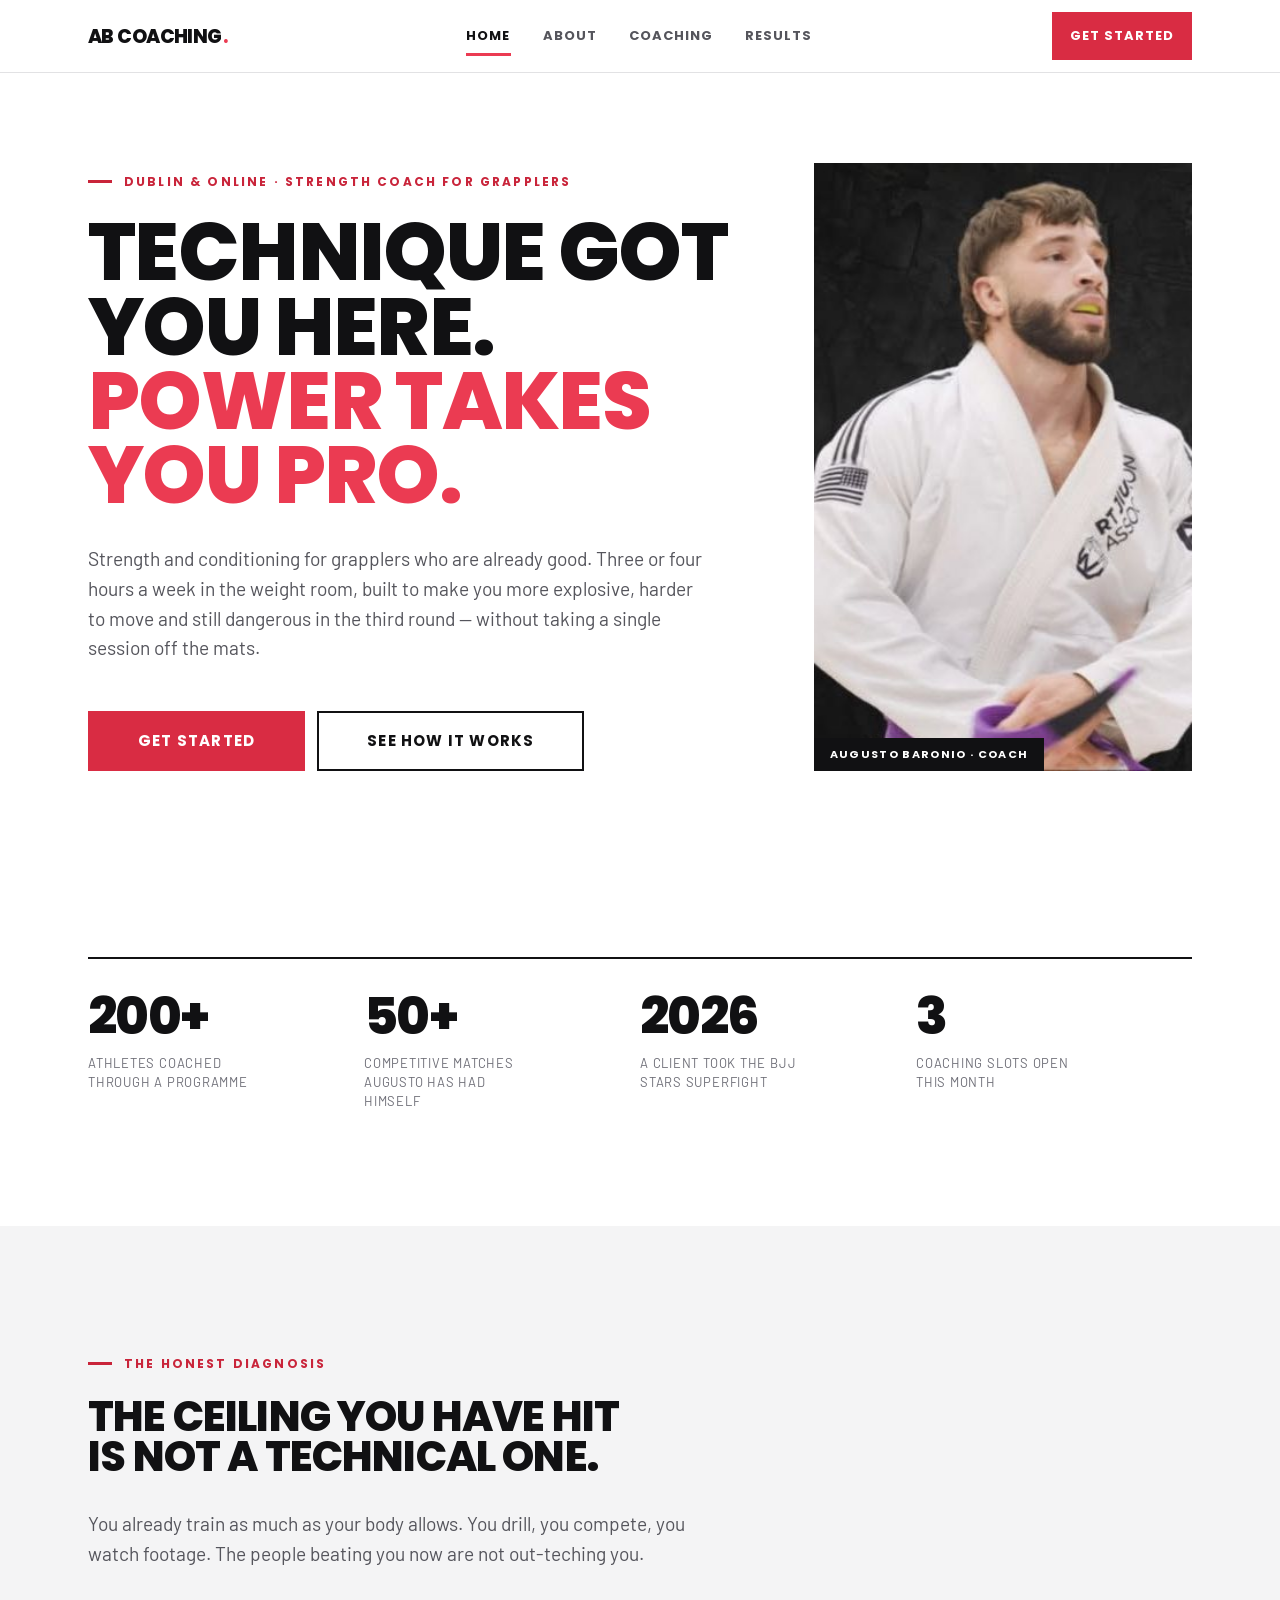
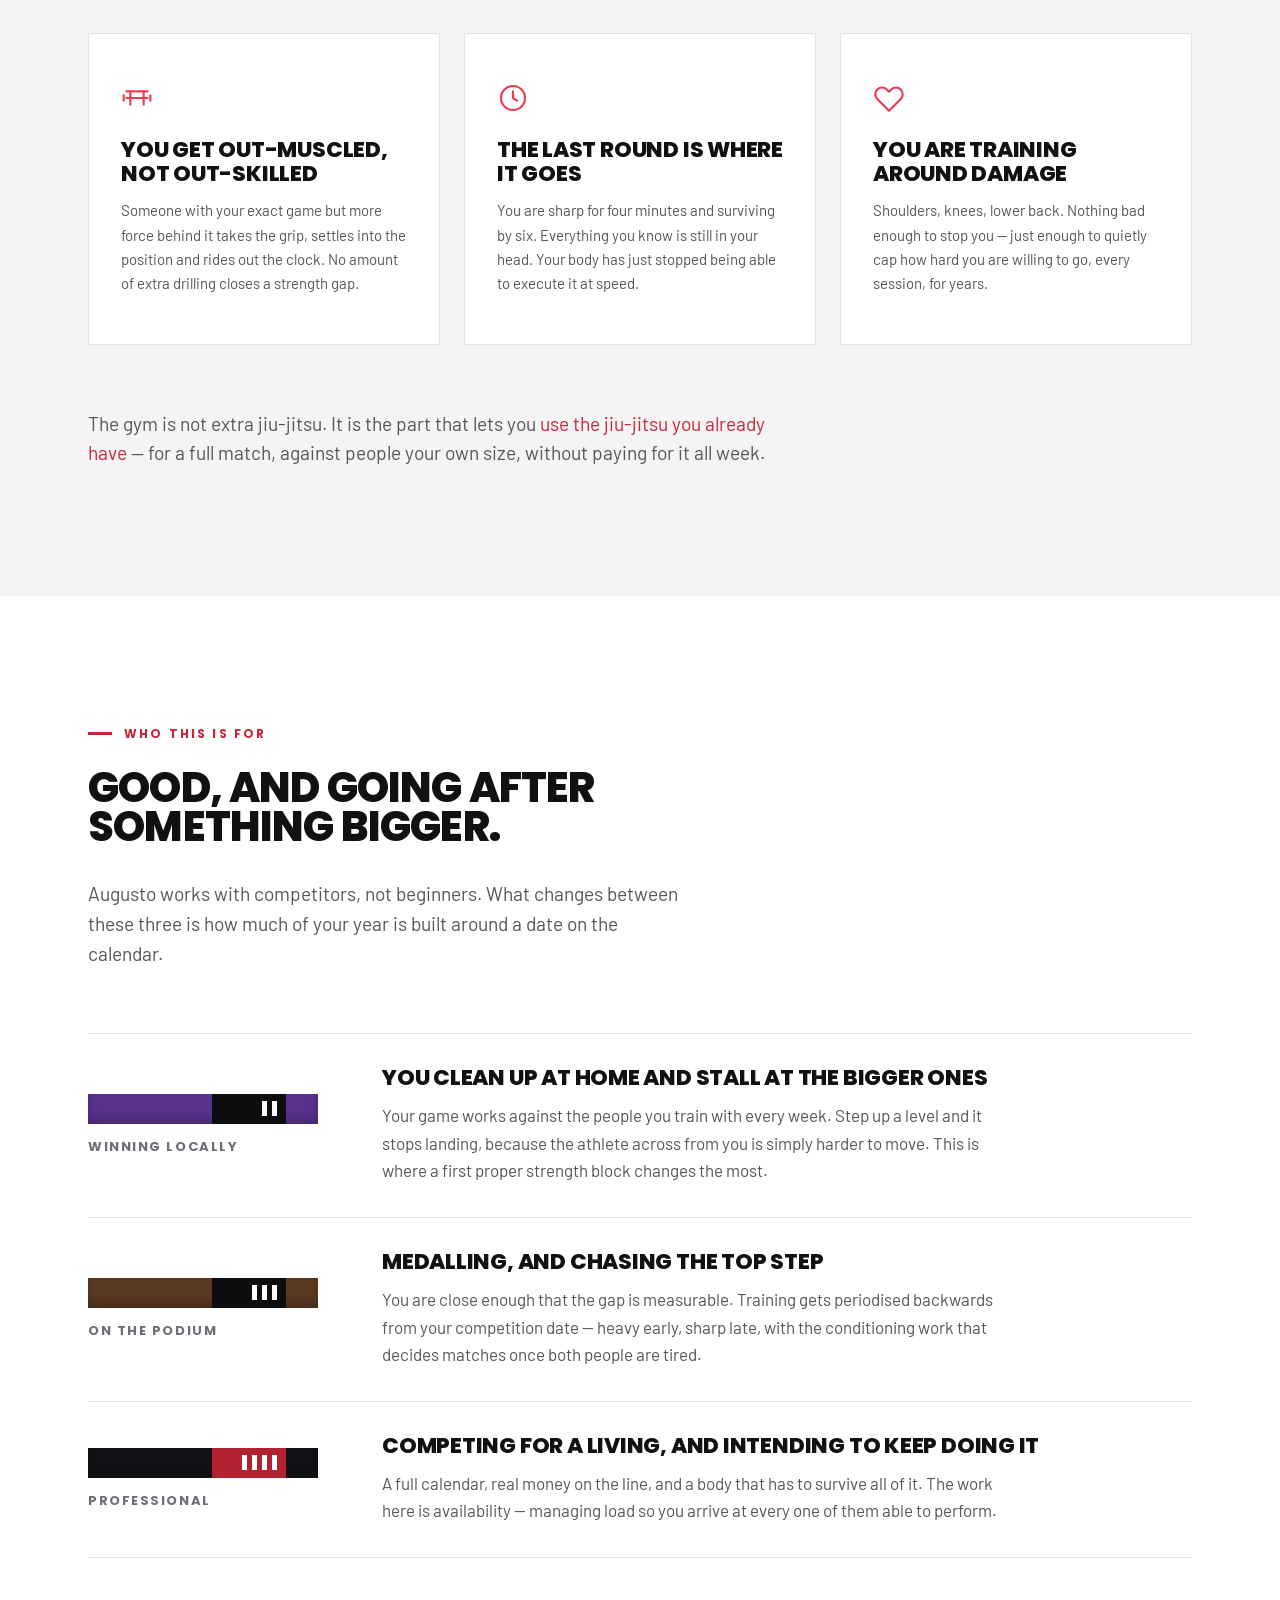
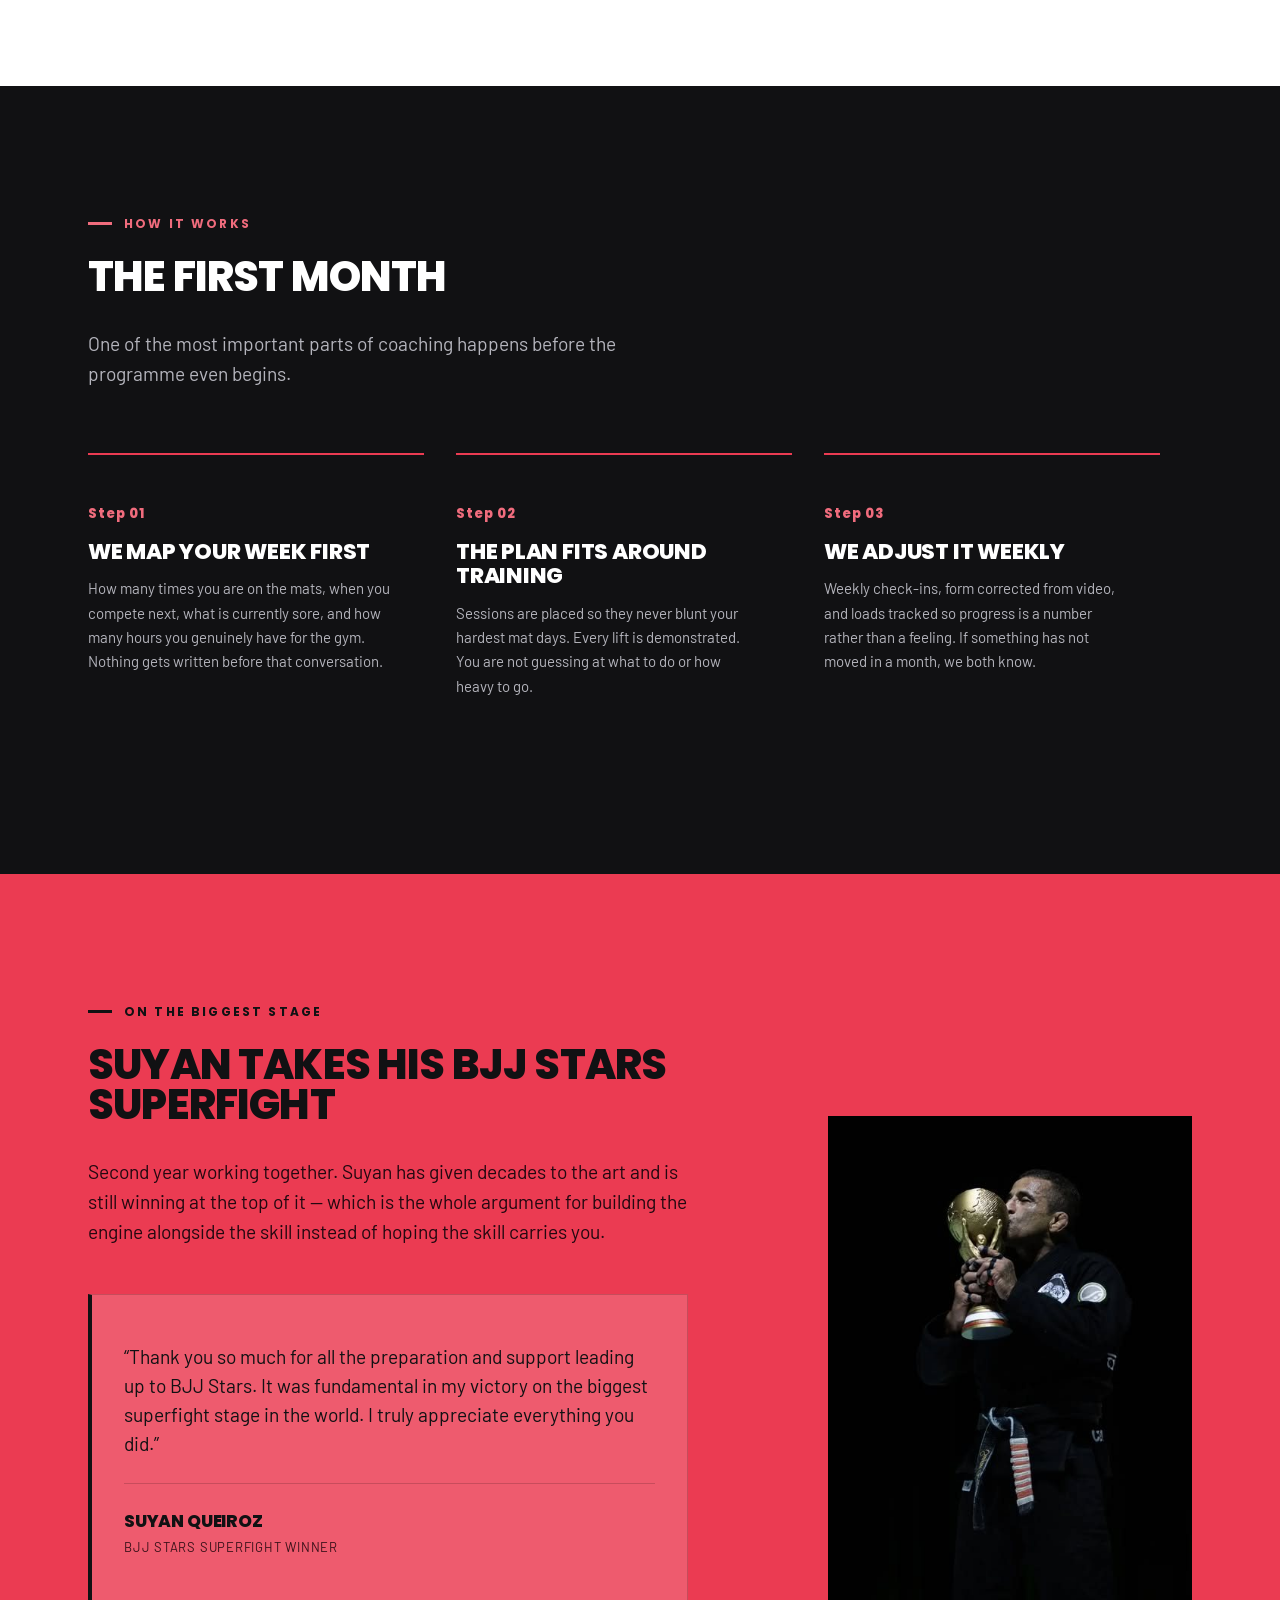
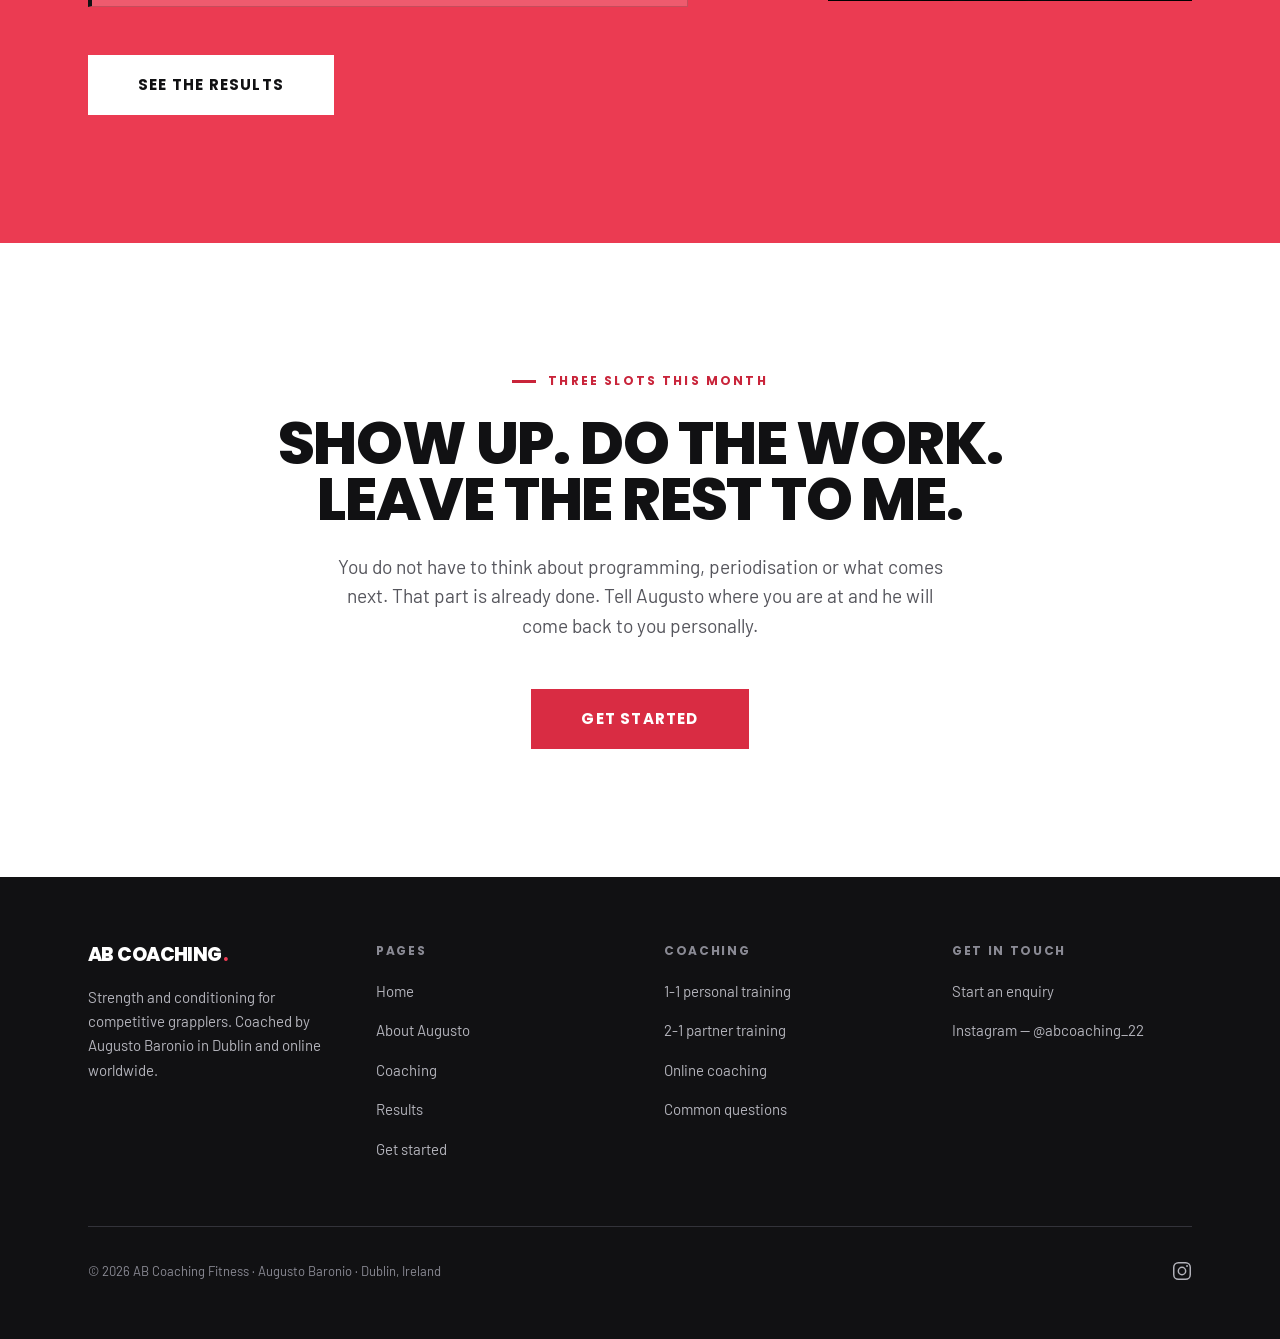
==== index.html @ 7182f5ac "Initial commit: AB Coaching Fitness site Static five-page marketing site for a Dublin strength and c" ====
<!DOCTYPE html>
<html lang="en">
<head>
<meta charset="utf-8">
<meta name="viewport" content="width=device-width, initial-scale=1">
<title>AB Coaching Fitness — Strength &amp; conditioning for competitive grapplers</title>
<meta name="description" content="Strength coaching for grapplers who are already good. Built to make you more explosive, more powerful and harder to move, without stealing time from the mats.">
<script>document.documentElement.classList.add('js');</script>
<link rel="preconnect" href="https://fonts.googleapis.com">
<link rel="preconnect" href="https://fonts.gstatic.com" crossorigin>
<link href="https://fonts.googleapis.com/css2?family=Poppins:wght@700;800&amp;family=Barlow:wght@400;500;600;700&amp;display=swap" rel="stylesheet">
<link rel="stylesheet" href="/styles.css">
<!-- Icons -->
<link rel="icon" type="image/png" sizes="32x32" href="/favicon-32.png">
<link rel="icon" type="image/png" sizes="16x16" href="/favicon-16.png">
<link rel="apple-touch-icon" href="/apple-touch-icon.png">
<meta name="theme-color" content="#EB3B52">
<!-- Social sharing. Run set-domain.py once a real domain exists:
     it adds canonical + og:url and absolutises og:image. -->
<meta property="og:type" content="website">
<meta property="og:site_name" content="AB Coaching Fitness">
<meta property="og:title" content="AB Coaching Fitness — Technique got you here. Power takes you pro.">
<meta property="og:description" content="Strength and conditioning for grapplers who are already good and want to compete at the top.">
<meta property="og:image" content="/images/social-card.jpg">
<meta property="og:image:width" content="1200">
<meta property="og:image:height" content="630">
<meta property="og:image:alt" content="Augusto Baronio in a gi beside the words Technique got you here. Power takes you pro.">
<meta name="twitter:card" content="summary_large_image">
<!-- Local business data for Google. "url" and "image" are added by
     set-domain.py once a real domain exists. TODO: add "telephone" and a
     real "address" once Augusto is happy to publish them — both materially
     improve how he ranks in local Dublin searches. -->
<script type="application/ld+json">
{
  "@context": "https://schema.org",
  "@type": "HealthAndBeautyBusiness",
  "additionalType": "https://schema.org/SportsActivityLocation",
  "name": "AB Coaching Fitness",
  "description": "Strength and conditioning coaching for competitive grapplers. 1-1 personal training in Dublin and online coaching worldwide.",
  "founder": { "@type": "Person", "name": "Augusto Baronio", "jobTitle": "Strength & conditioning coach" },
  "areaServed": [
    { "@type": "City", "name": "Dublin" },
    { "@type": "Country", "name": "Ireland" }
  ],
  "knowsAbout": ["Brazilian jiu-jitsu", "Strength and conditioning", "Grappling", "Athletic performance", "Injury prevention"],
  "sameAs": ["https://www.instagram.com/abcoaching_22/"],
  "makesOffer": [
    { "@type": "Offer", "itemOffered": { "@type": "Service", "name": "1-1 personal training", "areaServed": "Dublin" } },
    { "@type": "Offer", "itemOffered": { "@type": "Service", "name": "2-1 partner training", "areaServed": "Dublin" } },
    { "@type": "Offer", "itemOffered": { "@type": "Service", "name": "1-1 online coaching" } }
  ]
}
</script>
</head>
<body>

<a class="skip" href="#main">Skip to content</a>

<header class="nav">
  <div class="wrap">
    <div class="nav__bar">
      <a class="brand" href="/">AB Coaching<span class="brand__dot">.</span></a>
      <nav class="nav__links" aria-label="Main">
        <a class="nav__link" href="/" aria-current="page">Home</a>
        <a class="nav__link" href="/about">About</a>
        <a class="nav__link" href="/coaching">Coaching</a>
        <a class="nav__link" href="/results">Results</a>
      </nav>
      <a class="btn btn--red btn--nav" href="/get-started">Get started</a>
    </div>
    <nav class="nav__row" aria-label="Main, compact">
      <a class="nav__link" href="/" aria-current="page">Home</a>
      <a class="nav__link" href="/about">About</a>
      <a class="nav__link" href="/coaching">Coaching</a>
      <a class="nav__link" href="/results">Results</a>
    </nav>
  </div>
</header>

<main id="main">

  <!-- HERO -->
  <section class="hero">
    <div class="wrap">
      <div class="hero__grid">
        <div>
          <p class="eyebrow">Dublin &amp; online &middot; Strength coach for grapplers</p>
          <h1 class="display">
            Technique got<br>you here.
            <span class="hero__accent">Power takes you pro.</span>
          </h1>
          <p class="lead hero__lead">
            Strength and conditioning for grapplers who are already good. Three or
            four hours a week in the weight room, built to make you more explosive,
            harder to move and still dangerous in the third round — without taking a
            single session off the mats.
          </p>
          <div class="btn-row" style="margin-top: var(--s7);">
            <a class="btn btn--red btn--lg" href="/get-started">Get started</a>
            <a class="btn btn--line btn--lg" href="/coaching">See how it works</a>
          </div>
        </div>
        <div class="hero__photo">
          <img src="/images/augusto-gi.jpg" width="328" height="528" fetchpriority="high"
               alt="Augusto Baronio in a white gi and purple belt, tying his belt before rolling.">
          <span class="hero__tag">Augusto Baronio &middot; Coach</span>
        </div>
      </div>
    </div>
  </section>

  <!-- STATS -->
  <section class="section section--tight section--paper">
    <div class="wrap">
      <div class="stats r">
        <div class="stat">
          <span class="stat__n">200+</span>
          <span class="stat__l">Athletes coached through a programme</span>
        </div>
        <div class="stat">
          <span class="stat__n">50+</span>
          <span class="stat__l">Competitive matches Augusto has had himself</span>
        </div>
        <div class="stat">
          <span class="stat__n">2026</span>
          <span class="stat__l">A client took the BJJ Stars superfight</span>
        </div>
        <div class="stat">
          <span class="stat__n">3</span>
          <span class="stat__l">Coaching slots open this month</span>
        </div>
      </div>
    </div>
  </section>

  <!-- THE PROBLEM -->
  <section class="section section--sink">
    <div class="wrap">
      <div class="r" style="max-width: 64ch;">
        <p class="eyebrow">The honest diagnosis</p>
        <h2 class="h2">The ceiling you have hit<br>is not a technical one.</h2>
        <p class="lead" style="margin-top: var(--s6);">
          You already train as much as your body allows. You drill, you compete, you
          watch footage. The people beating you now are not out-teching you.
        </p>
      </div>

      <div class="grid" style="margin-top: var(--s8);">
        <article class="card r">
          <div class="card__icon" aria-hidden="true">
            <svg viewBox="0 0 24 24" fill="none" stroke="currentColor" stroke-width="1.6" stroke-linecap="round" stroke-linejoin="round">
              <path d="M4 7h16"></path><path d="M7 7v10"></path><path d="M17 7v10"></path>
              <path d="M4 12h16"></path><path d="M2 10v4"></path><path d="M22 10v4"></path>
            </svg>
          </div>
          <h3 class="h3">You get out-muscled, not out-skilled</h3>
          <p>
            Someone with your exact game but more force behind it takes the grip,
            settles into the position and rides out the clock. No amount of extra
            drilling closes a strength gap.
          </p>
        </article>

        <article class="card r">
          <div class="card__icon" aria-hidden="true">
            <svg viewBox="0 0 24 24" fill="none" stroke="currentColor" stroke-width="1.6" stroke-linecap="round" stroke-linejoin="round">
              <circle cx="12" cy="12" r="9"></circle><path d="M12 7v5l3 2"></path>
            </svg>
          </div>
          <h3 class="h3">The last round is where it goes</h3>
          <p>
            You are sharp for four minutes and surviving by six. Everything you know
            is still in your head. Your body has just stopped being able to execute
            it at speed.
          </p>
        </article>

        <article class="card r">
          <div class="card__icon" aria-hidden="true">
            <svg viewBox="0 0 24 24" fill="none" stroke="currentColor" stroke-width="1.6" stroke-linecap="round" stroke-linejoin="round">
              <path d="M20.8 5.6a5 5 0 0 0-7.1 0L12 7.3l-1.7-1.7a5 5 0 1 0-7.1 7.1L12 21.5l8.8-8.8a5 5 0 0 0 0-7.1z"></path>
            </svg>
          </div>
          <h3 class="h3">You are training around damage</h3>
          <p>
            Shoulders, knees, lower back. Nothing bad enough to stop you — just
            enough to quietly cap how hard you are willing to go, every session,
            for years.
          </p>
        </article>
      </div>

      <p class="lead r" style="margin-top: var(--s8); max-width: 62ch;">
        The gym is not extra jiu-jitsu. It is the part that lets you
        <span class="red">use the jiu-jitsu you already have</span> — for a full
        match, against people your own size, without paying for it all week.
      </p>
    </div>
  </section>

  <!-- BELT LADDER — signature -->
  <section class="section section--paper">
    <div class="wrap">
      <div class="r" style="max-width: 60ch;">
        <p class="eyebrow">Who this is for</p>
        <h2 class="h2">Good, and going after<br>something bigger.</h2>
        <p class="lead" style="margin-top: var(--s6);">
          Augusto works with competitors, not beginners. What changes between these
          three is how much of your year is built around a date on the calendar.
        </p>
      </div>

      <div class="ladder" style="margin-top: var(--s8);">

        <div class="rank r">
          <div>
            <div class="belt belt--purple">
              <span class="belt__sleeve">
                <i class="belt__deg"></i><i class="belt__deg"></i>
              </span>
            </div>
            <span class="rank__label">Winning locally</span>
          </div>
          <div class="rank__body">
            <h3 class="h3">You clean up at home and stall at the bigger ones</h3>
            <p>
              Your game works against the people you train with every week. Step up a
              level and it stops landing, because the athlete across from you is
              simply harder to move. This is where a first proper strength block
              changes the most.
            </p>
          </div>
        </div>

        <div class="rank r">
          <div>
            <div class="belt belt--brown">
              <span class="belt__sleeve">
                <i class="belt__deg"></i><i class="belt__deg"></i><i class="belt__deg"></i>
              </span>
            </div>
            <span class="rank__label">On the podium</span>
          </div>
          <div class="rank__body">
            <h3 class="h3">Medalling, and chasing the top step</h3>
            <p>
              You are close enough that the gap is measurable. Training gets
              periodised backwards from your competition date — heavy early, sharp
              late, with the conditioning work that decides matches once both people
              are tired.
            </p>
          </div>
        </div>

        <div class="rank r">
          <div>
            <div class="belt belt--black">
              <span class="belt__sleeve">
                <i class="belt__deg"></i><i class="belt__deg"></i><i class="belt__deg"></i><i class="belt__deg"></i>
              </span>
            </div>
            <span class="rank__label">Professional</span>
          </div>
          <div class="rank__body">
            <h3 class="h3">Competing for a living, and intending to keep doing it</h3>
            <p>
              A full calendar, real money on the line, and a body that has to survive
              all of it. The work here is availability — managing load so you arrive
              at every one of them able to perform.
            </p>
          </div>
        </div>

      </div>
    </div>
  </section>

  <!-- HOW IT WORKS -->
  <section class="section section--ink">
    <div class="wrap">
      <div class="r" style="max-width: 58ch;">
        <p class="eyebrow">How it works</p>
        <h2 class="h2">The first month</h2>
        <p class="lead" style="margin-top: var(--s6);">
          One of the most important parts of coaching happens before the programme
          even begins.
        </p>
      </div>
      <div class="steps r" style="margin-top: var(--s8);">
        <div class="step">
          <span class="step__n">Step 01</span>
          <h3 class="h3">We map your week first</h3>
          <p>
            How many times you are on the mats, when you compete next, what is
            currently sore, and how many hours you genuinely have for the gym.
            Nothing gets written before that conversation.
          </p>
        </div>
        <div class="step">
          <span class="step__n">Step 02</span>
          <h3 class="h3">The plan fits around training</h3>
          <p>
            Sessions are placed so they never blunt your hardest mat days. Every lift
            is demonstrated. You are not guessing at what to do or how heavy to go.
          </p>
        </div>
        <div class="step">
          <span class="step__n">Step 03</span>
          <h3 class="h3">We adjust it weekly</h3>
          <p>
            Weekly check-ins, form corrected from video, and loads tracked so
            progress is a number rather than a feeling. If something has not moved
            in a month, we both know.
          </p>
        </div>
      </div>
    </div>
  </section>

  <!-- PROOF — red band -->
  <section class="section section--red">
    <div class="wrap">
      <div class="split split--wide-text">
        <div class="r">
          <p class="eyebrow">On the biggest stage</p>
          <h2 class="h2">Suyan takes his BJJ Stars superfight</h2>
          <p class="lead" style="margin-top: var(--s6);">
            Second year working together. Suyan has given decades to the art and is
            still winning at the top of it — which is the whole argument for building
            the engine alongside the skill instead of hoping the skill carries you.
          </p>
          <div class="quote" style="margin-top: var(--s7); max-width: 60ch;">
            <p class="quote__text">
              &ldquo;Thank you so much for all the preparation and support leading up to
              BJJ Stars. It was fundamental in my victory on the biggest superfight
              stage in the world. I truly appreciate everything you did.&rdquo;
            </p>
            <div class="quote__by">
              <span class="quote__name">Suyan Queiroz</span>
              <span class="quote__role">BJJ Stars superfight winner</span>
            </div>
          </div>
          <div class="btn-row" style="margin-top: var(--s7);">
            <a class="btn btn--onink btn--lg" href="/results">See the results</a>
          </div>
        </div>
        <div class="split__media r">
          <img src="/images/suyan-trophy.jpg" width="480" height="640" loading="lazy"
               alt="Suyan Queiroz in a black gi and black belt, kissing the championship trophy under stage lights.">
        </div>
      </div>
    </div>
  </section>

  <!-- CTA -->
  <section class="section section--paper">
    <div class="wrap cta-band">
      <div class="r">
        <p class="eyebrow">Three slots this month</p>
        <h2 class="h1">Show up. Do the work.<br>Leave the rest to me.</h2>
        <p class="lead">
          You do not have to think about programming, periodisation or what comes
          next. That part is already done. Tell Augusto where you are at and he will
          come back to you personally.
        </p>
        <div class="btn-row">
          <a class="btn btn--red btn--lg" href="/get-started">Get started</a>
        </div>
      </div>
    </div>
  </section>

</main>

<footer class="foot">
  <div class="wrap">
    <div class="foot__grid">
      <div>
        <a class="brand" href="/">AB Coaching<span class="brand__dot">.</span></a>
        <p class="body-muted" style="margin-top: var(--s4); font-size: var(--f-sm); max-width: 34ch;">
          Strength and conditioning for competitive grapplers. Coached by Augusto
          Baronio in Dublin and online worldwide.
        </p>
      </div>
      <div>
        <p class="foot__h">Pages</p>
        <ul class="foot__list">
          <li><a href="/">Home</a></li>
          <li><a href="/about">About Augusto</a></li>
          <li><a href="/coaching">Coaching</a></li>
          <li><a href="/results">Results</a></li>
          <li><a href="/get-started">Get started</a></li>
        </ul>
      </div>
      <div>
        <p class="foot__h">Coaching</p>
        <ul class="foot__list">
          <li><a href="/coaching#pt">1-1 personal training</a></li>
          <li><a href="/coaching#partner">2-1 partner training</a></li>
          <li><a href="/coaching#online">Online coaching</a></li>
          <li><a href="/coaching#faq">Common questions</a></li>
        </ul>
      </div>
      <div>
        <p class="foot__h">Get in touch</p>
        <ul class="foot__list">
          <li><a href="/get-started">Start an enquiry</a></li>
          <li><a href="https://www.instagram.com/abcoaching_22/" rel="noopener">Instagram &mdash; @abcoaching_22</a></li>
        </ul>
      </div>
    </div>
    <div class="foot__base">
      <span>&copy; 2026 AB Coaching Fitness &middot; Augusto Baronio &middot; Dublin, Ireland</span>
      <span class="social">
        <a href="https://www.instagram.com/abcoaching_22/" rel="noopener" aria-label="AB Coaching Fitness on Instagram">
          <svg viewBox="0 0 24 24" fill="none" stroke="currentColor" stroke-width="1.6" stroke-linecap="round" stroke-linejoin="round">
            <rect x="3" y="3" width="18" height="18" rx="5"></rect>
            <circle cx="12" cy="12" r="4"></circle>
            <circle cx="17.5" cy="6.5" r="1" fill="currentColor" stroke="none"></circle>
          </svg>
        </a>
      </span>
    </div>
  </div>
</footer>

<script src="/app.js" defer></script>
</body>
</html>
---- styles.css ----
/* ============================================================
   AB COACHING FITNESS — Augusto Baronio
   Strength & conditioning for competitive grapplers.
   ------------------------------------------------------------
   All colour, type and spacing live here as tokens.
   Change a value once and it updates across all five pages.
   ============================================================ */

/* ---- 1. TOKENS ------------------------------------------- */

:root {
  /* White is the room. Black is the platform. Crimson is the only
     thing that ever asks you to act. Nothing else gets to be loud. */
  --paper:      #FFFFFF;
  --paper-2:    #F4F4F5;
  --paper-3:    #EBEBEC;
  --rule:       #E2E2E4;
  --rule-firm:  #C9C9CD;

  --ink:        #111113;
  --ink-2:      #1C1C1F;
  --ink-3:      #26262A;
  --ink-rule:   #33333A;

  --red:        #EB3B52;   /* brand crimson — fills, rules, large type */
  --red-btn:    #D92C43;   /* carries small WHITE text at AA (4.78:1) */
  --red-deep:   #C9243A;   /* red as TEXT on white/paper */
  --red-soft:   #F06C7D;   /* red as TEXT on ink */

  --text:       #111113;
  --text-2:     #55555C;
  --text-3:     #6E6E77;
  --on-ink:     #FFFFFF;
  --on-ink-2:   #B4B4BC;
  --on-ink-3:   #8A8A94;

  /* Belt ranks — used by the belt ladder */
  --belt-purple: #5B3391;
  --belt-brown:  #5C3A22;
  --belt-black:  #131317;
  --belt-sleeve: #0D0D10;
  --belt-red:    #B3202F;
  --belt-stripe: #FFFFFF;

  /* Type scale — big jumps at the top, tight steps at the bottom.
     Sized for Poppins, which sets much wider than a condensed face. */
  --f-display: clamp(2.6rem, 6.3vw, 5.25rem);
  --f-h1:      clamp(2.1rem, 4.8vw, 3.75rem);
  --f-h2:      clamp(1.7rem, 3.5vw, 2.6rem);
  --f-h3:      clamp(1.1875rem, 1.7vw, 1.375rem);
  --f-lead:    clamp(1.0625rem, 1.5vw, 1.25rem);
  --f-body:    1.0625rem;
  --f-sm:      0.9375rem;
  --f-xs:      0.8125rem;
  --f-eyebrow: 0.75rem;

  /* Spacing — 4px base */
  --s1: 4px;   --s2: 8px;   --s3: 12px;  --s4: 16px;
  --s5: 24px;  --s6: 32px;  --s7: 48px;  --s8: 64px;
  --s9: 96px;  --s10: 128px;

  --pad-section: clamp(76px, 10vw, 144px);
  --gutter:      clamp(20px, 5vw, 48px);
  --measure:     1200px;

  --ease: cubic-bezier(0.22, 1, 0.36, 1);
  --radius: 0px;           /* sharp corners throughout — no soft edges */
}

/* ---- 2. RESET -------------------------------------------- */

*, *::before, *::after { box-sizing: border-box; }

html {
  -webkit-text-size-adjust: 100%;
  scroll-behavior: smooth;
  scroll-padding-top: 120px;
}

body {
  margin: 0;
  background: var(--paper);
  color: var(--text);
  font-family: "Barlow", system-ui, -apple-system, "Segoe UI", sans-serif;
  font-size: var(--f-body);
  line-height: 1.62;
  -webkit-font-smoothing: antialiased;
  text-rendering: optimizeLegibility;
}

img { max-width: 100%; height: auto; display: block; }
a { color: inherit; }
button, input, select, textarea { font: inherit; color: inherit; }

/* Poppins ExtraBold, uppercase, set tight. The whole personality of
   the page is in how hard this type is packed. */
h1, h2, h3, h4 {
  font-family: "Poppins", system-ui, sans-serif;
  font-weight: 800;
  text-transform: uppercase;
  line-height: 0.98;
  letter-spacing: -0.02em;
  margin: 0;
}

p { margin: 0; }
ul { margin: 0; padding: 0; list-style: none; }

:focus-visible {
  outline: 2px solid var(--red);
  outline-offset: 3px;
}

.skip {
  position: absolute; left: var(--s4); top: -100px;
  background: var(--red-btn); color: #fff;
  padding: var(--s3) var(--s5); z-index: 200;
  font-weight: 700; text-decoration: none;
  transition: top 180ms var(--ease);
}
.skip:focus { top: var(--s4); }

/* ---- 3. LAYOUT PRIMITIVES -------------------------------- */

.wrap {
  width: 100%;
  max-width: var(--measure);
  margin-inline: auto;
  padding-inline: var(--gutter);
}

.section { padding-block: var(--pad-section); }
.section--paper { background: var(--paper); }
.section--sink  { background: var(--paper-2); }
.section--ink   { background: var(--ink); color: var(--on-ink); }
.section--red   { background: var(--red); color: var(--ink); }

/* Modifiers only ever change background/colour. Padding overrides
   are namespaced so a later modifier cannot cancel them. */
.section.section--tight { padding-block: clamp(52px, 6.5vw, 88px); }

.stack > * + * { margin-top: var(--s5); }

/* ---- 4. TYPE COMPONENTS ---------------------------------- */

.eyebrow {
  display: flex;
  align-items: center;
  gap: var(--s3);
  font-family: "Poppins", system-ui, sans-serif;
  font-size: var(--f-eyebrow);
  font-weight: 700;
  letter-spacing: 0.18em;
  text-transform: uppercase;
  color: var(--red-deep);
  margin: 0 0 var(--s5);
}
.eyebrow::before {
  content: "";
  width: 24px; height: 3px;
  background: currentColor;
  flex: none;
}
.section--ink .eyebrow { color: var(--red-soft); }
.section--red .eyebrow { color: var(--ink); }

.display { font-size: var(--f-display); line-height: 0.92; }
.h1 { font-size: var(--f-h1); line-height: 0.94; }
.h2 { font-size: var(--f-h2); line-height: 0.96; }
.h3 { font-size: var(--f-h3); line-height: 1.12; letter-spacing: -0.01em; }

.lead {
  font-size: var(--f-lead);
  line-height: 1.55;
  color: var(--text-2);
  max-width: 56ch;
}
.section--ink .lead { color: var(--on-ink-2); }
.section--red .lead { color: #230810; }

.body-muted { color: var(--text-2); }
.section--ink .body-muted { color: var(--on-ink-2); }
.section--red .body-muted { color: #230810; }

.red { color: var(--red-deep); }
.section--ink .red { color: var(--red-soft); }

/* ---- 5. NAV ---------------------------------------------- */

.nav {
  position: sticky;
  top: 0;
  z-index: 100;
  background: rgba(255, 255, 255, 0.97);
  border-bottom: 1px solid var(--rule);
}

.nav__bar {
  display: flex;
  align-items: center;
  justify-content: space-between;
  gap: var(--s4);
  height: 72px;
}

.brand {
  display: inline-flex;
  align-items: baseline;
  gap: 1px;
  text-decoration: none;
  flex: none;
  font-family: "Poppins", system-ui, sans-serif;
  font-weight: 800;
  text-transform: uppercase;
  font-size: 1.1875rem;
  letter-spacing: -0.03em;
  line-height: 1;
  color: var(--ink);
}
.brand__dot { color: var(--red); }

.nav__links { display: flex; gap: var(--s6); align-items: center; }
.nav__link {
  text-decoration: none;
  font-family: "Poppins", system-ui, sans-serif;
  font-size: var(--f-xs);
  font-weight: 700;
  letter-spacing: 0.08em;
  text-transform: uppercase;
  color: var(--text-2);
  padding-block: var(--s2);
  position: relative;
  transition: color 200ms var(--ease);
}
.nav__link:hover { color: var(--ink); }
.nav__link[aria-current="page"] { color: var(--ink); }
.nav__link[aria-current="page"]::after {
  content: "";
  position: absolute;
  left: 0; right: 0; bottom: -1px;
  height: 3px;
  background: var(--red);
}

/* On mobile the links drop to their own row. No JS, no hamburger. */
.nav__row {
  display: none;
  gap: var(--s6);
  justify-content: center;
  align-items: center;
  height: 42px;
  border-top: 1px solid var(--rule);
}

@media (max-width: 760px) {
  .nav__bar { height: 64px; }
  .nav__links { display: none; }
  .nav__row { display: flex; height: 46px; }
  html { scroll-padding-top: 126px; }

  /* Touch targets get a real 44px minimum on small screens. */
  .brand { min-height: 44px; align-items: center; }
  .nav__row .nav__link {
    display: inline-flex; align-items: center;
    min-height: 44px; padding-block: 0;
  }
  .btn--nav { min-height: 44px; }
}

/* ---- 6. BUTTONS ------------------------------------------ */

.btn {
  display: inline-flex;
  align-items: center;
  justify-content: center;
  gap: var(--s2);
  padding: var(--s3) var(--s5);
  font-family: "Poppins", system-ui, sans-serif;
  font-size: var(--f-xs);
  font-weight: 700;
  letter-spacing: 0.08em;
  text-transform: uppercase;
  text-decoration: none;
  border: 2px solid transparent;
  cursor: pointer;
  white-space: nowrap;
  transition: transform 200ms var(--ease),
              background-color 200ms var(--ease),
              border-color 200ms var(--ease),
              color 200ms var(--ease);
}
.btn:hover { transform: translateY(-2px); }
.btn:active { transform: translateY(0); }

.btn--red { background: var(--red-btn); color: #fff; }
.btn--red:hover { background: #B81729; }

.btn--ink { background: var(--ink); color: #fff; }
.btn--ink:hover { background: #000; }

.btn--line { border-color: var(--ink); color: var(--ink); }
.btn--line:hover { background: var(--ink); color: #fff; }

.btn--onink { background: #fff; color: var(--ink); }
.btn--onink:hover { background: var(--red); color: #fff; }

.btn--lg { padding: var(--s4) var(--s7); font-size: var(--f-sm); }
.btn--nav { padding: 11px var(--s4); }
@media (max-width: 400px) {
  .btn--nav { padding: 10px var(--s3); font-size: 0.6875rem; letter-spacing: 0.05em; }
}

/* Safety net: a long label must never push the page sideways. Below
   the tablet breakpoint buttons may wrap and shrink to fit. */
@media (max-width: 760px) {
  .btn { white-space: normal; text-align: center; max-width: 100%; }
  .btn--lg { padding: var(--s4) var(--s5); }
}

.btn-row { display: flex; flex-wrap: wrap; gap: var(--s3); }

/* ---- 7. HERO --------------------------------------------- */

.hero {
  background: var(--paper);
  padding-block: clamp(48px, 7vw, 96px) clamp(56px, 8vw, 104px);
}
.hero__grid { display: grid; gap: clamp(36px, 5vw, 64px); align-items: end; }
@media (min-width: 920px) {
  .hero__grid { grid-template-columns: 1.4fr 0.8fr; }
}
.hero__lead { margin-top: var(--s6); }

/* The headline's second line carries the promise, so it carries the
   colour. Nothing else in the hero competes with it. */
.hero__accent { color: var(--red); display: block; }

.hero__photo { position: relative; overflow: hidden; background: var(--paper-2); }
.hero__photo img { width: 100%; }
.hero__tag {
  position: absolute;
  left: 0; bottom: 0;
  background: var(--ink);
  color: #fff;
  font-family: "Poppins", system-ui, sans-serif;
  font-size: 0.6875rem;
  font-weight: 700;
  letter-spacing: 0.12em;
  text-transform: uppercase;
  padding: var(--s2) var(--s4);
}

/* ---- 8. STATS -------------------------------------------- */

.stats {
  display: grid;
  gap: 0;
  border-top: 2px solid var(--ink);
  grid-template-columns: repeat(auto-fit, minmax(min(190px, 100%), 1fr));
}
/* No dividers between the figures — the spacing separates them. */
.stat { padding: var(--s6) var(--s6) var(--s6) 0; }
.stat__n {
  font-family: "Poppins", system-ui, sans-serif;
  font-weight: 800;
  font-size: clamp(2.4rem, 4vw, 3.4rem);
  line-height: 1;
  letter-spacing: -0.03em;
  color: var(--ink);
}
.stat__l {
  display: block;
  margin-top: var(--s3);
  font-size: var(--f-xs);
  letter-spacing: 0.06em;
  text-transform: uppercase;
  color: var(--text-3);
  line-height: 1.45;
  max-width: 24ch;
}
.section--ink .stats { border-top-color: var(--red); }
.section--ink .stat__n { color: #fff; }
.section--ink .stat__l { color: var(--on-ink-3); }

/* ---- 9. CARDS -------------------------------------------- */

.grid { display: grid; gap: var(--s5); grid-template-columns: repeat(auto-fit, minmax(min(280px, 100%), 1fr)); }
.grid--2 { grid-template-columns: repeat(auto-fit, minmax(min(340px, 100%), 1fr)); }

.card {
  background: var(--paper);
  border: 1px solid var(--rule);
  padding: var(--s7) var(--s6);
  transition: transform 240ms var(--ease),
              border-color 240ms var(--ease),
              box-shadow 240ms var(--ease);
}
.card:hover {
  transform: translateY(-4px);
  border-color: var(--ink);
  box-shadow: 8px 8px 0 var(--paper-3);
}
.card__icon { width: 32px; height: 32px; color: var(--red); margin-bottom: var(--s5); }
.card__icon svg { width: 100%; height: 100%; display: block; }
.card .h3 { margin-bottom: var(--s3); }
.card p { color: var(--text-2); font-size: var(--f-sm); }

.section--sink .card { background: var(--paper); }
.section--ink .card {
  background: var(--ink-2);
  border-color: var(--ink-rule);
}
.section--ink .card:hover { border-color: var(--red); box-shadow: 8px 8px 0 var(--ink-3); }
.section--ink .card p { color: var(--on-ink-2); }
.section--ink .card__icon { color: var(--red-soft); }

/* ---- 10. BELT LADDER (signature) ------------------------- */
/* Real BJJ belts drawn in CSS. Purple and brown carry a black
   sleeve; the black belt carries a red one, as they actually do. */

.ladder { display: grid; }

.rank {
  display: grid;
  gap: var(--s4);
  align-items: center;
  padding-block: var(--s6);
  border-top: 1px solid var(--rule);
}
.rank:last-child { border-bottom: 1px solid var(--rule); }
@media (min-width: 820px) {
  .rank { grid-template-columns: 230px 1fr; gap: var(--s8); }
}

.belt {
  position: relative;
  height: 30px;
  width: 100%;
  box-shadow: inset 0 -6px 12px rgba(0, 0, 0, 0.24);
}
.belt--purple { background: var(--belt-purple); }
.belt--brown  { background: var(--belt-brown); }
.belt--black  { background: var(--belt-black); }

.belt__sleeve {
  position: absolute;
  top: 0; bottom: 0;
  right: 14%;
  width: 74px;
  background: var(--belt-sleeve);
  display: flex;
  align-items: center;
  justify-content: flex-end;
  gap: 5px;
  padding-right: 9px;
}
.belt--black .belt__sleeve { background: var(--belt-red); }
.belt__deg { width: 5px; height: 15px; background: var(--belt-stripe); }

.rank__label {
  display: block;
  margin-top: var(--s3);
  font-family: "Poppins", system-ui, sans-serif;
  font-size: var(--f-xs);
  font-weight: 700;
  letter-spacing: 0.12em;
  text-transform: uppercase;
  color: var(--text-3);
}
.rank__body .h3 { margin-bottom: var(--s3); }
.rank__body p { color: var(--text-2); max-width: 62ch; }

/* ---- 11. STEPS ------------------------------------------- */
/* Numbered because this genuinely is a sequence — the order the
   first weeks actually happen in, not decoration. */

.steps { display: grid; gap: 0; }
@media (min-width: 880px) { .steps { grid-template-columns: repeat(3, 1fr); } }
.step {
  padding: var(--s7) var(--s6) var(--s7) 0;
  border-top: 2px solid var(--ink);
  margin-right: var(--s6);
}
.step__n {
  font-family: "Poppins", system-ui, sans-serif;
  font-weight: 800;
  font-size: 0.8125rem;
  letter-spacing: 0.08em;
  color: var(--red-deep);
  display: block;
  margin-bottom: var(--s4);
}

/* The steps block also appears on the dark section, where the
   light-theme greys would be unreadable. */
.section--ink .step { border-top-color: var(--red); }
.section--ink .step__n { color: var(--red-soft); }
.section--ink .step p { color: var(--on-ink-2); }
.step .h3 { margin-bottom: var(--s3); }
.step p { color: var(--text-2); font-size: var(--f-sm); }

/* ---- 12. QUOTES ------------------------------------------ */

.quote {
  background: var(--paper);
  border: 1px solid var(--rule);
  border-left: 4px solid var(--red);
  padding: var(--s7) var(--s6);
  transition: transform 240ms var(--ease), box-shadow 240ms var(--ease);
}
.quote:hover { transform: translateY(-4px); box-shadow: 8px 8px 0 var(--paper-3); }
.quote__text { font-size: var(--f-lead); line-height: 1.5; color: var(--text); }
.quote__by {
  display: flex; flex-direction: column; gap: 2px;
  margin-top: var(--s5); padding-top: var(--s5);
  border-top: 1px solid var(--rule);
}
.quote__name {
  font-family: "Poppins", system-ui, sans-serif;
  font-weight: 800; text-transform: uppercase;
  letter-spacing: -0.01em; font-size: 1.0625rem;
}
.quote__role {
  font-size: var(--f-xs); letter-spacing: 0.06em;
  text-transform: uppercase; color: var(--text-3);
}

.section--ink .quote {
  background: var(--ink-2); border-color: var(--ink-rule); border-left-color: var(--red);
}
.section--ink .quote:hover { box-shadow: 8px 8px 0 var(--ink-3); }
.section--ink .quote__text { color: #fff; }
.section--ink .quote__by { border-top-color: var(--ink-rule); }
.section--ink .quote__role { color: var(--on-ink-3); }

.section--red .quote {
  background: rgba(255, 255, 255, 0.16);
  border-color: rgba(0, 0, 0, 0.16);
  border-left-color: var(--ink);
}
.section--red .quote:hover { box-shadow: 8px 8px 0 rgba(0, 0, 0, 0.14); }
.section--red .quote__text,
.section--red .quote__name { color: var(--ink); }
.section--red .quote__by { border-top-color: rgba(0, 0, 0, 0.16); }
.section--red .quote__role { color: #3A1119; }

/* ---- 13. VIDEO STORIES ----------------------------------- */
/* Self-hosted client videos. preload="none" on the <video> tag means
   ZERO video bytes download until someone actually presses play —
   only the poster image loads. That is what keeps the page fast, and
   it needs no JavaScript at all. See videos/README.md. */

.vgrid { display: grid; gap: var(--s5); grid-template-columns: repeat(auto-fit, minmax(min(260px, 100%), 1fr)); }

.vcard {
  display: flex;
  flex-direction: column;
  background: var(--paper);
  border: 1px solid var(--rule);
  transition: transform 240ms var(--ease), border-color 240ms var(--ease), box-shadow 240ms var(--ease);
}
.vcard:hover { transform: translateY(-4px); border-color: var(--ink); box-shadow: 8px 8px 0 var(--paper-3); }

.vcard__video {
  width: 100%;
  display: block;
  background: var(--ink);
  aspect-ratio: 9 / 16;
  object-fit: cover;
}
.vcard--wide .vcard__video { aspect-ratio: 16 / 9; }

.vcard__body { padding: var(--s5) var(--s5) var(--s6); }
.vcard__quote {
  font-size: var(--f-sm);
  line-height: 1.5;
  color: var(--text-2);
  margin-bottom: var(--s4);
}
.vcard__name {
  display: block;
  font-family: "Poppins", system-ui, sans-serif;
  font-weight: 800;
  text-transform: uppercase;
  letter-spacing: -0.01em;
  font-size: 1rem;
  color: var(--ink);
}
.vcard__meta {
  display: block;
  margin-top: 2px;
  font-size: var(--f-xs);
  letter-spacing: 0.06em;
  text-transform: uppercase;
  color: var(--text-3);
}

.section--ink .vcard { background: var(--ink-2); border-color: var(--ink-rule); }
.section--ink .vcard:hover { border-color: var(--red); box-shadow: 8px 8px 0 var(--ink-3); }
.section--ink .vcard__quote { color: var(--on-ink-2); }
.section--ink .vcard__name { color: #fff; }
.section--ink .vcard__meta { color: var(--on-ink-3); }

/* ---- 14. CHECK LIST -------------------------------------- */

.checks { display: grid; gap: var(--s3); }
.checks li {
  display: grid; grid-template-columns: 20px 1fr; gap: var(--s3);
  align-items: start; font-size: var(--f-sm); color: var(--text-2);
}
.checks svg { width: 20px; height: 20px; color: var(--red); margin-top: 3px; }
.section--ink .checks li { color: var(--on-ink-2); }
.section--ink .checks svg { color: var(--red-soft); }

/* ---- 15. SPLIT ------------------------------------------- */

.split { display: grid; gap: clamp(36px, 5vw, 72px); align-items: center; }
@media (min-width: 900px) {
  .split { grid-template-columns: 1fr 1fr; }
  .split--wide-text { grid-template-columns: 1.3fr 0.7fr; }
}
/* Shrink-to-fit so the frame hugs the photo instead of leaving a gap
   beside portrait images. Landscape images still scale down. */
.split__media { justify-self: center; overflow: hidden; }
.split__media img { width: 100%; }

/* ---- 16. PAGE HEADER ------------------------------------- */

.phead {
  background: var(--ink);
  color: var(--on-ink);
  padding-block: clamp(56px, 7vw, 100px);
}
.phead .lead { margin-top: var(--s5); color: var(--on-ink-2); }
.phead .eyebrow { color: var(--red-soft); }

/* ---- 17. FORM -------------------------------------------- */

.form { display: grid; gap: var(--s5); }

.field { display: grid; gap: var(--s2); }
.field > label {
  font-family: "Poppins", system-ui, sans-serif;
  font-size: var(--f-xs); font-weight: 700;
  letter-spacing: 0.08em; text-transform: uppercase;
  color: var(--text);
}
.hint {
  font-size: var(--f-xs); color: var(--text-3);
  letter-spacing: 0; text-transform: none; font-weight: 400;
}

.field input, .field select, .field textarea {
  width: 100%;
  background: var(--paper);
  border: 1px solid var(--rule-firm);
  padding: var(--s3) var(--s4);
  color: var(--text);
  transition: border-color 180ms var(--ease), box-shadow 180ms var(--ease);
}
.field input:hover, .field select:hover, .field textarea:hover { border-color: var(--text-3); }
.field input:focus, .field select:focus, .field textarea:focus {
  outline: none;
  border-color: var(--red);
  box-shadow: 0 0 0 3px rgba(235, 59, 82, 0.18);
}
.field textarea { min-height: 130px; resize: vertical; }

.field-pair { display: grid; gap: var(--s5); }
@media (min-width: 640px) { .field-pair { grid-template-columns: 1fr 1fr; } }

.consent {
  display: grid; grid-template-columns: 20px 1fr; gap: var(--s3);
  align-items: start; font-size: var(--f-sm); color: var(--text-2);
}
.consent input { width: 20px; height: 20px; margin-top: 3px; accent-color: var(--red); }

.req { color: var(--red-deep); }

.form-aside {
  background: var(--ink);
  color: var(--on-ink);
  padding: var(--s7) var(--s6);
}
.form-aside .h3 { margin-bottom: var(--s4); }
.form-aside .checks li { color: var(--on-ink-2); }
.form-aside .checks svg { color: var(--red-soft); }
.form-aside .body-muted { color: var(--on-ink-2); }

/* ---- 18. CTA BAND ---------------------------------------- */

.cta-band { text-align: center; }
.cta-band .lead { margin-inline: auto; margin-top: var(--s5); }
.cta-band .eyebrow { justify-content: center; }
.cta-band .btn-row { justify-content: center; margin-top: var(--s7); }

/* ---- 19. FOOTER ------------------------------------------ */

.foot { background: var(--ink); color: var(--on-ink); padding-block: var(--s8) var(--s7); }
.foot__grid { display: grid; gap: var(--s7); grid-template-columns: repeat(auto-fit, minmax(min(200px, 100%), 1fr)); }
.foot .brand { color: #fff; }
/* The footer is dark but is not a .section--ink, so it needs its own
   override or the light-theme grey leaks through. */
.foot .body-muted { color: var(--on-ink-2); }
.foot__h {
  font-family: "Poppins", system-ui, sans-serif;
  font-size: var(--f-eyebrow); font-weight: 700;
  letter-spacing: 0.14em; text-transform: uppercase;
  color: var(--on-ink-3); margin-bottom: var(--s4);
}
.foot__list { display: grid; gap: var(--s3); }
.foot__list a {
  text-decoration: none; color: var(--on-ink-2);
  font-size: var(--f-sm); transition: color 200ms var(--ease);
}
.foot__list a:hover { color: var(--red-soft); }
.foot__base {
  margin-top: var(--s8); padding-top: var(--s5);
  border-top: 1px solid var(--ink-rule);
  display: flex; flex-wrap: wrap; gap: var(--s4);
  justify-content: space-between; align-items: center;
  font-size: var(--f-xs); color: var(--on-ink-3);
}
.social { display: flex; gap: var(--s2); margin-right: -10px; }
/* The link is a 40px hit area; the icon inside stays visually 22px. */
.social a {
  width: 40px; height: 40px;
  display: grid; place-items: center;
  color: var(--on-ink-2);
  transition: color 200ms var(--ease), transform 200ms var(--ease);
}
.social a:hover { color: var(--red-soft); transform: translateY(-2px); }
.social svg { width: 22px; height: 22px; display: block; }

/* ---- 20. REVEAL ------------------------------------------ */
/* Nothing is hidden without JS — .js is only set by app.js. */

.js .r {
  opacity: 0;
  transform: translateY(18px);
  transition: opacity 620ms var(--ease), transform 620ms var(--ease);
}
.js .r.in { opacity: 1; transform: none; }

@media (prefers-reduced-motion: reduce) {
  html { scroll-behavior: auto; }
  *, *::before, *::after {
    animation-duration: 0.001ms !important;
    transition-duration: 0.001ms !important;
  }
  .js .r { opacity: 1; transform: none; }
}
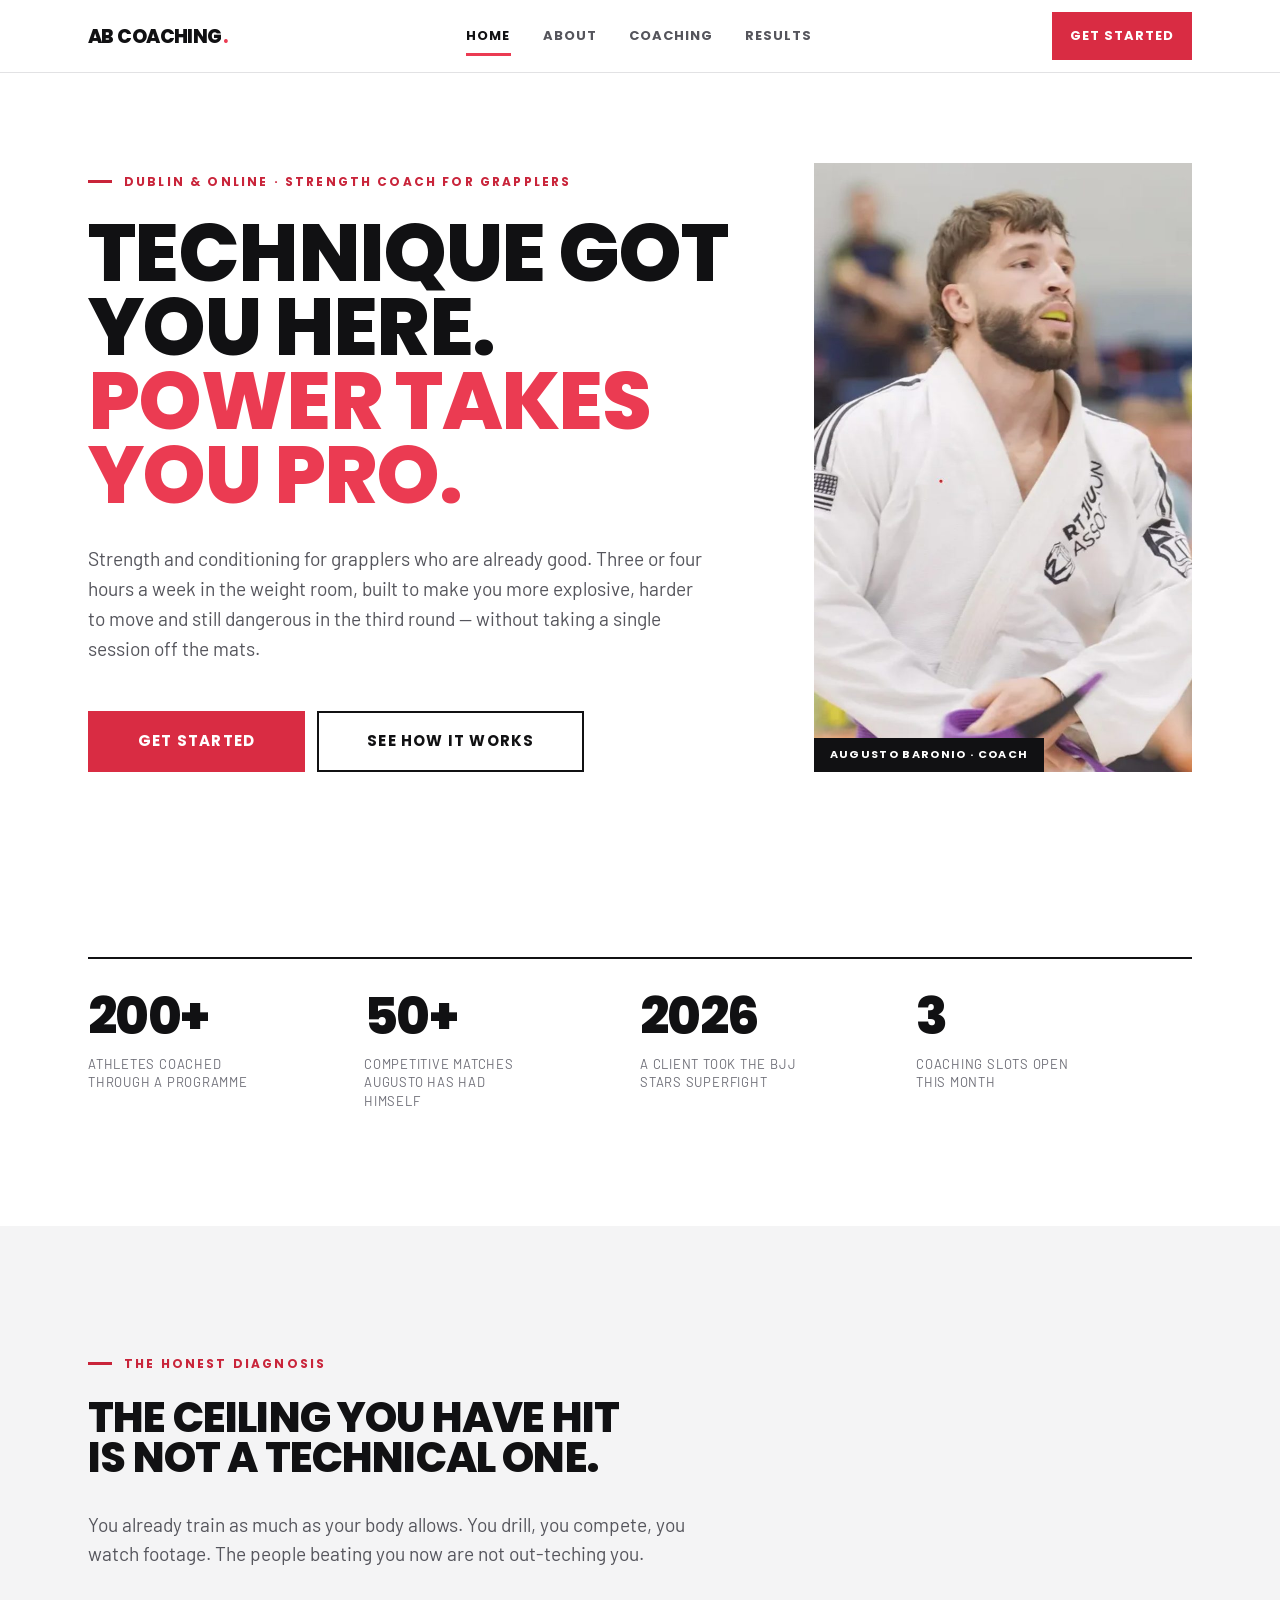
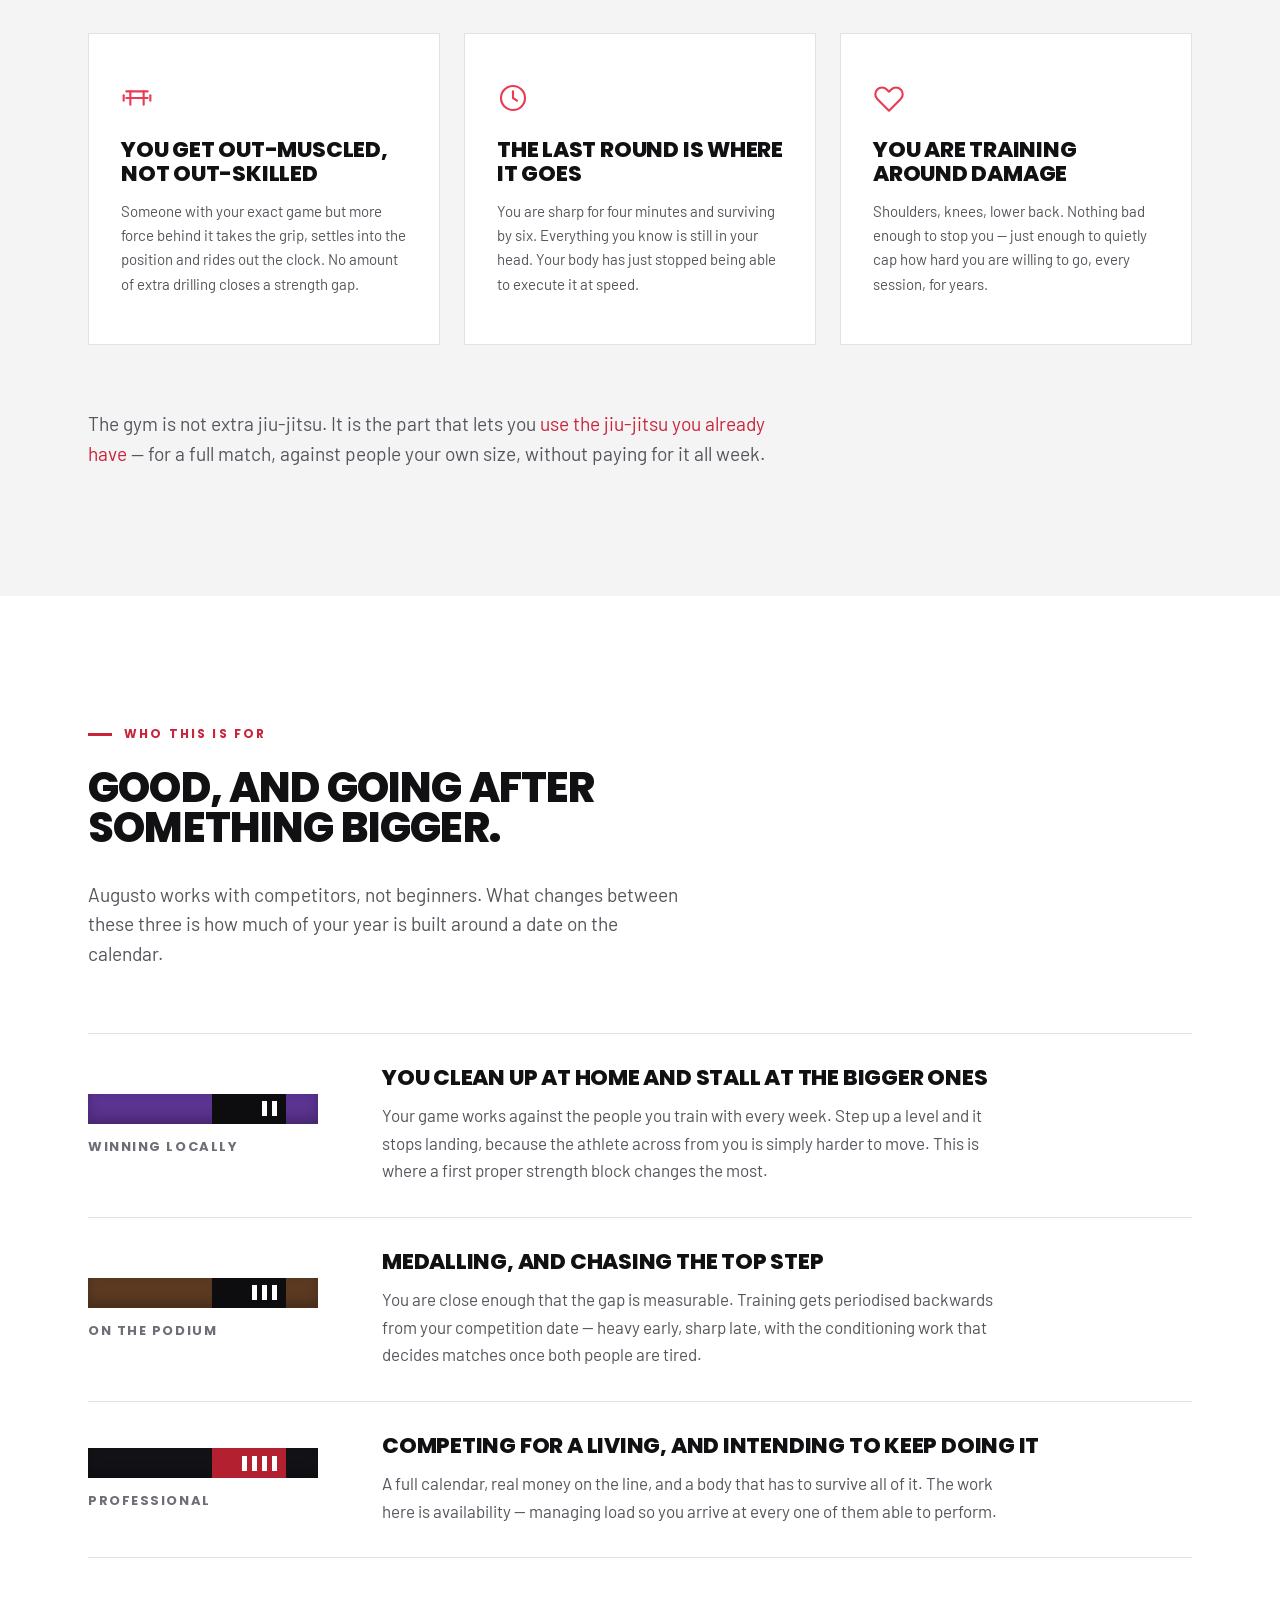
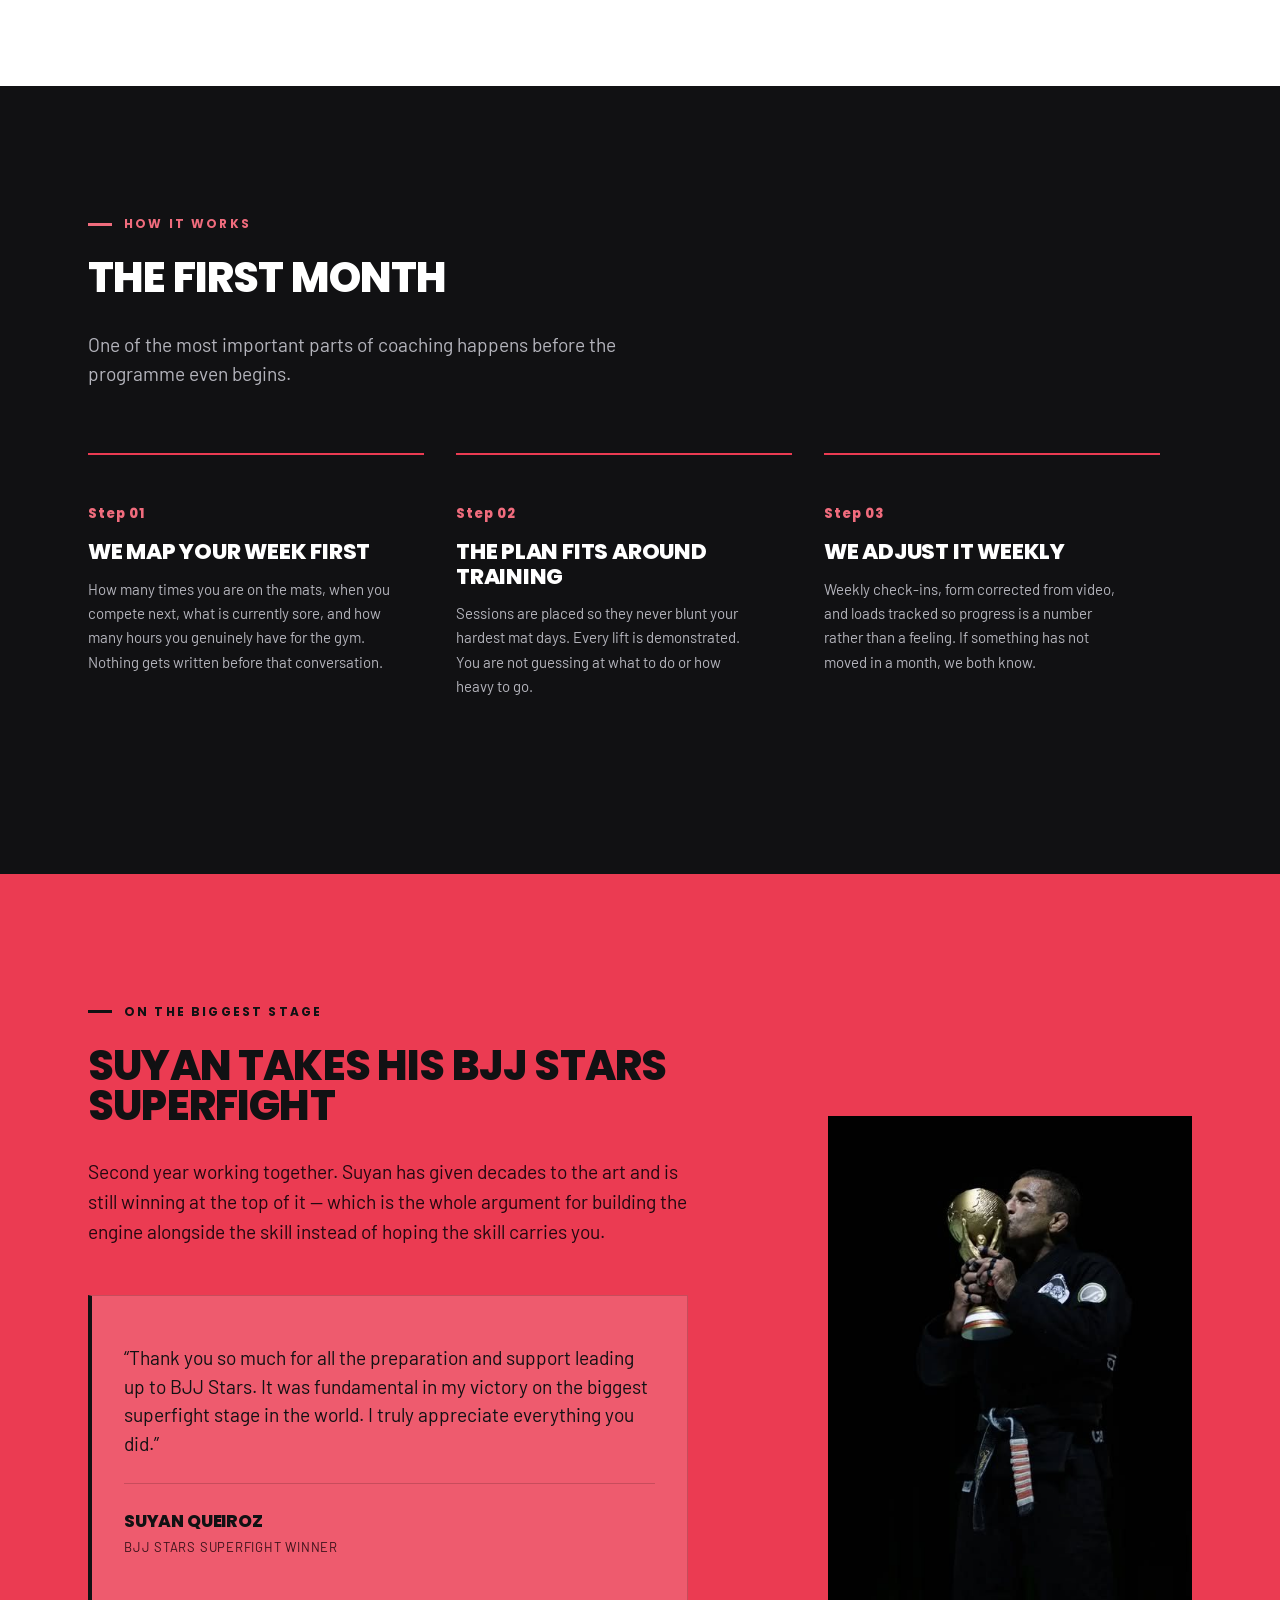
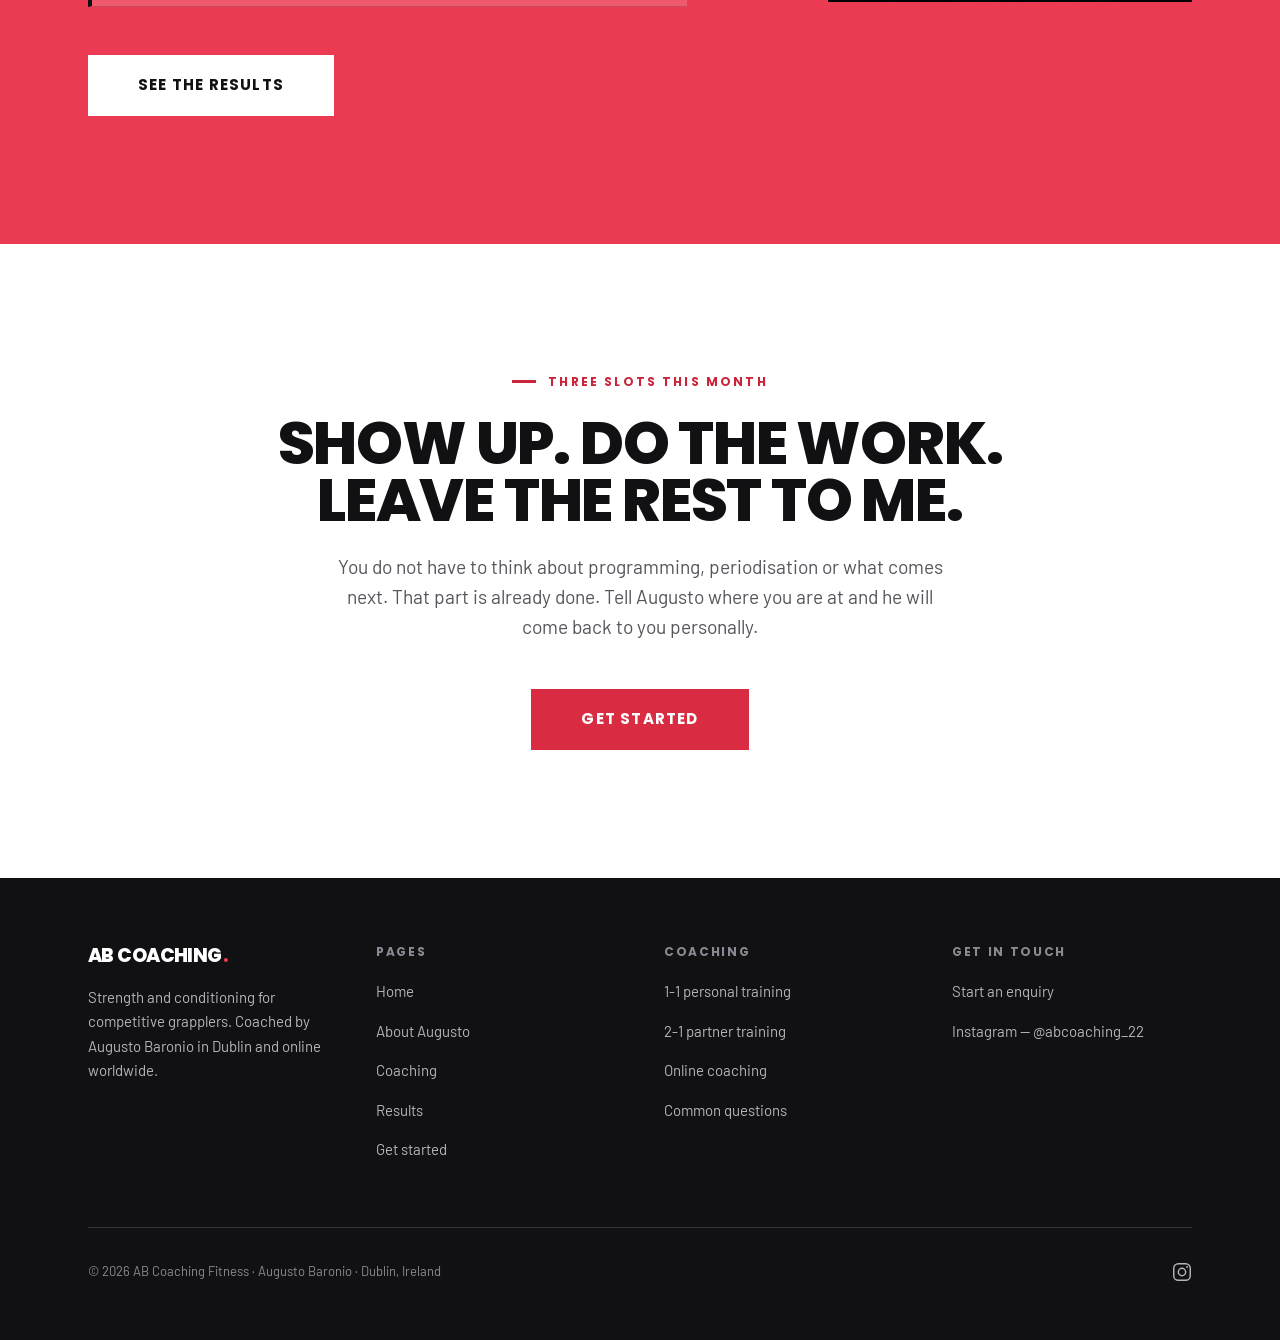
==== commit 3caefb91: "Replace hero image with high-res original Marcus supplied the clean original of the shot the hero wa" ====
--- a/index.html
+++ b/index.html
@@ -3,6 +3,8 @@
 <head>
 <meta charset="utf-8">
 <meta name="viewport" content="width=device-width, initial-scale=1">
+<!-- DRAFT MODE -->
+<meta name="robots" content="noindex, nofollow">
 <title>AB Coaching Fitness — Strength &amp; conditioning for competitive grapplers</title>
 <meta name="description" content="Strength coaching for grapplers who are already good. Built to make you more explosive, more powerful and harder to move, without stealing time from the mats.">
 <script>document.documentElement.classList.add('js');</script>
@@ -101,8 +103,8 @@
           </div>
         </div>
         <div class="hero__photo">
-          <img src="/images/augusto-gi.jpg" width="328" height="528" fetchpriority="high"
-               alt="Augusto Baronio in a white gi and purple belt, tying his belt before rolling.">
+          <img src="/images/augusto-hero.jpg" width="714" height="1150" fetchpriority="high"
+               alt="Augusto Baronio in a white gi and purple belt at a competition, tying his belt before a match.">
           <span class="hero__tag">Augusto Baronio &middot; Coach</span>
         </div>
       </div>
